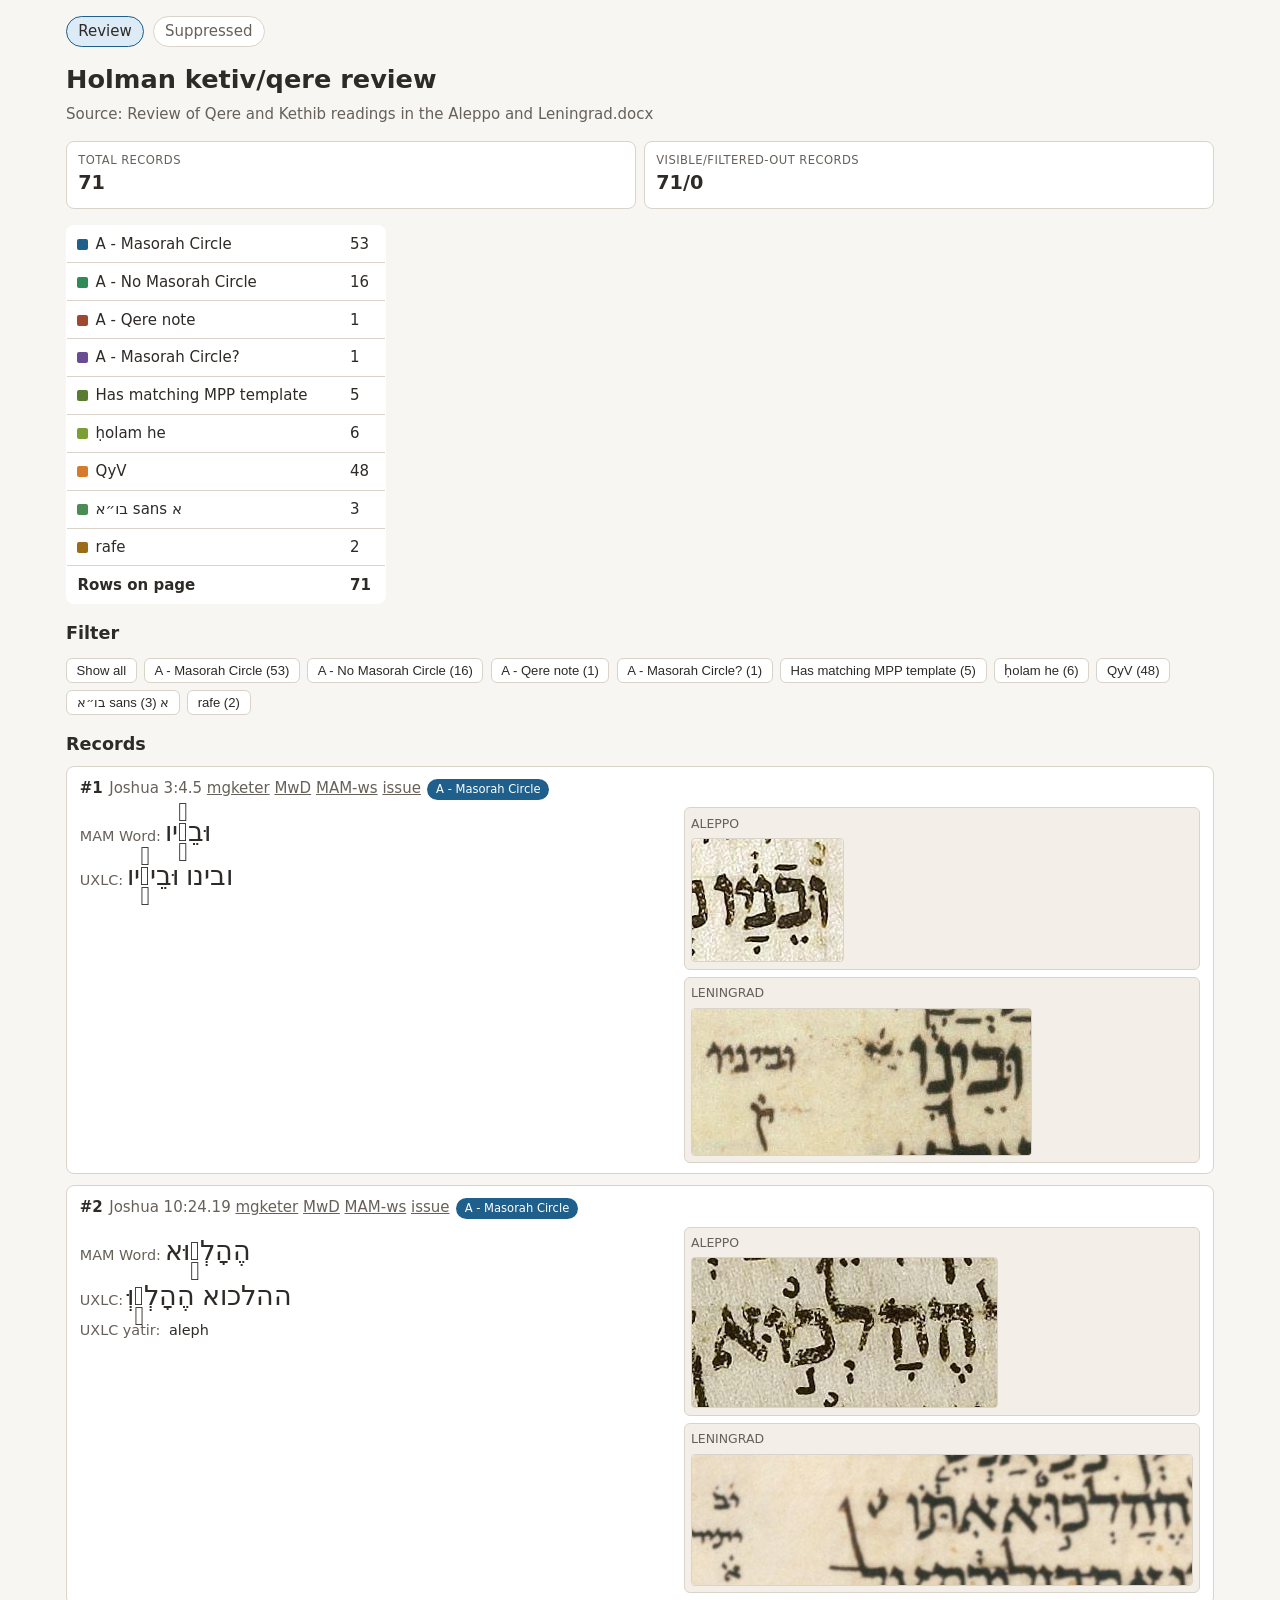
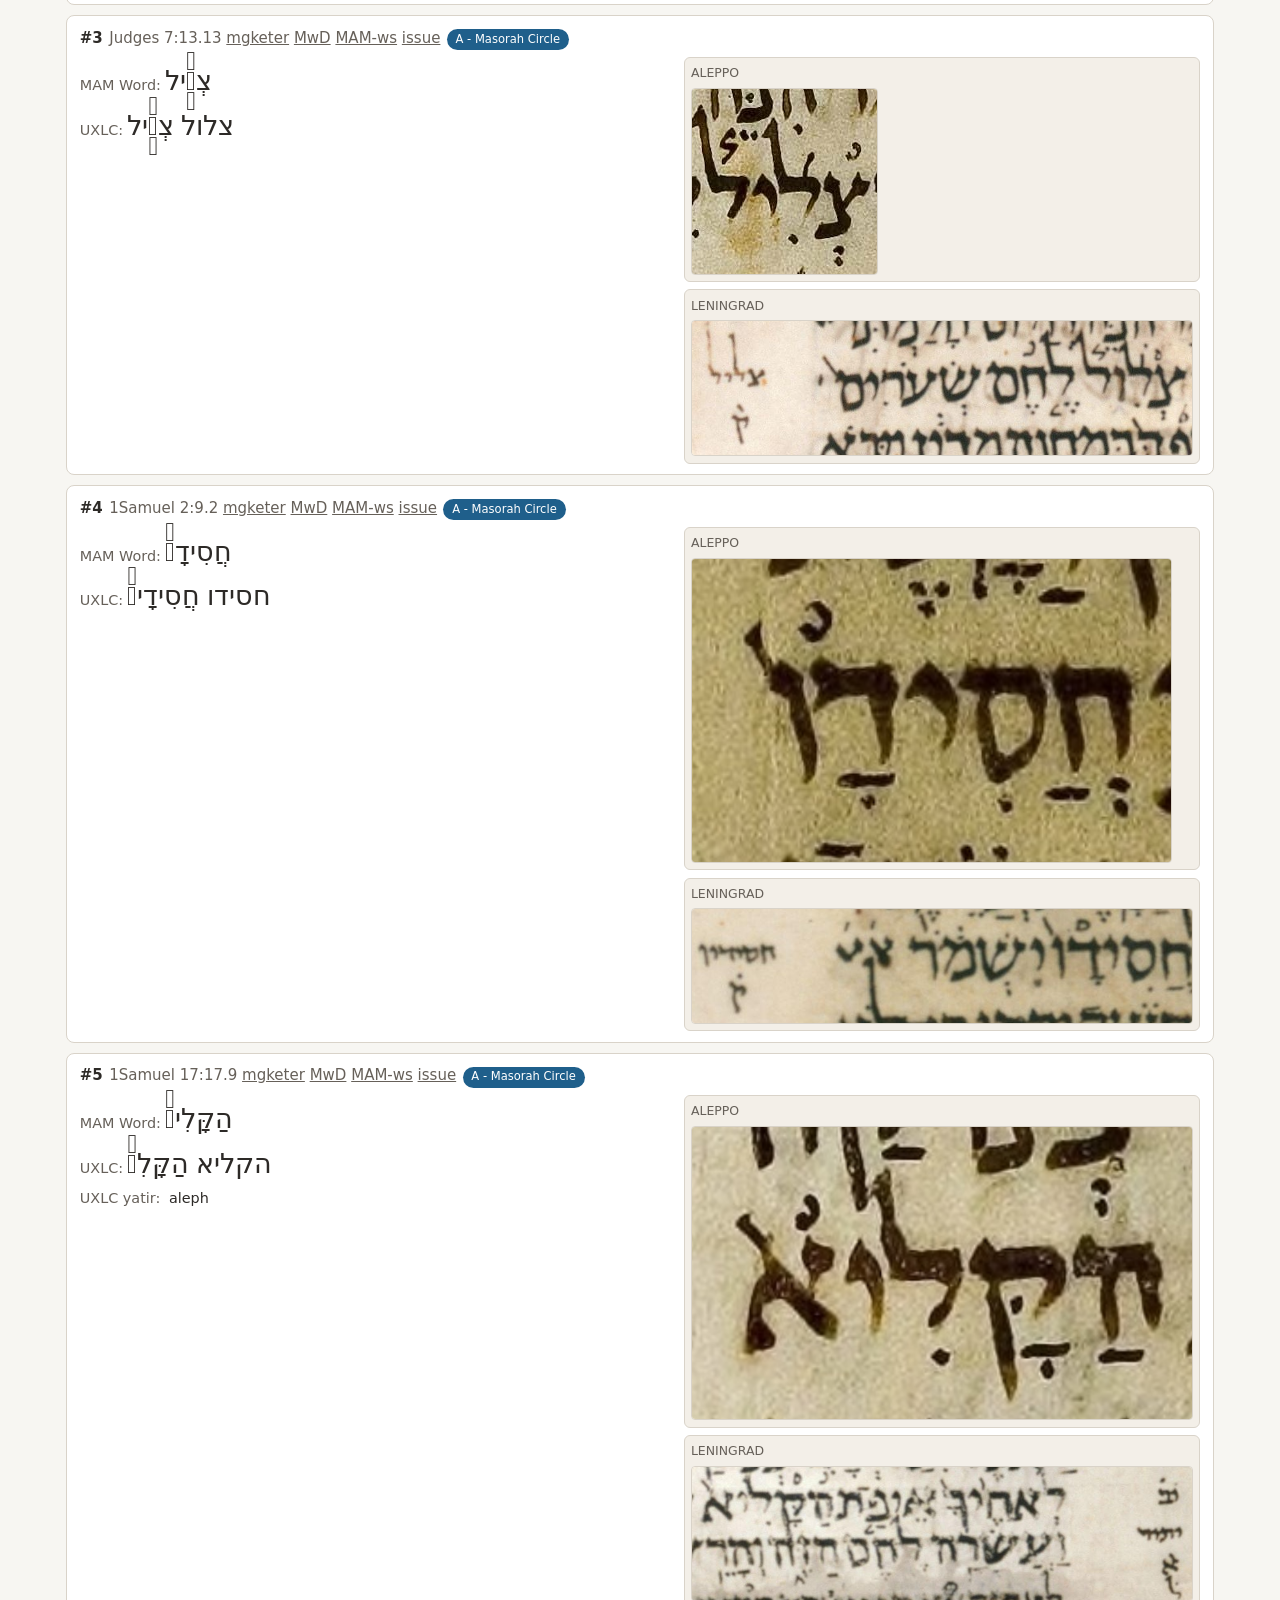
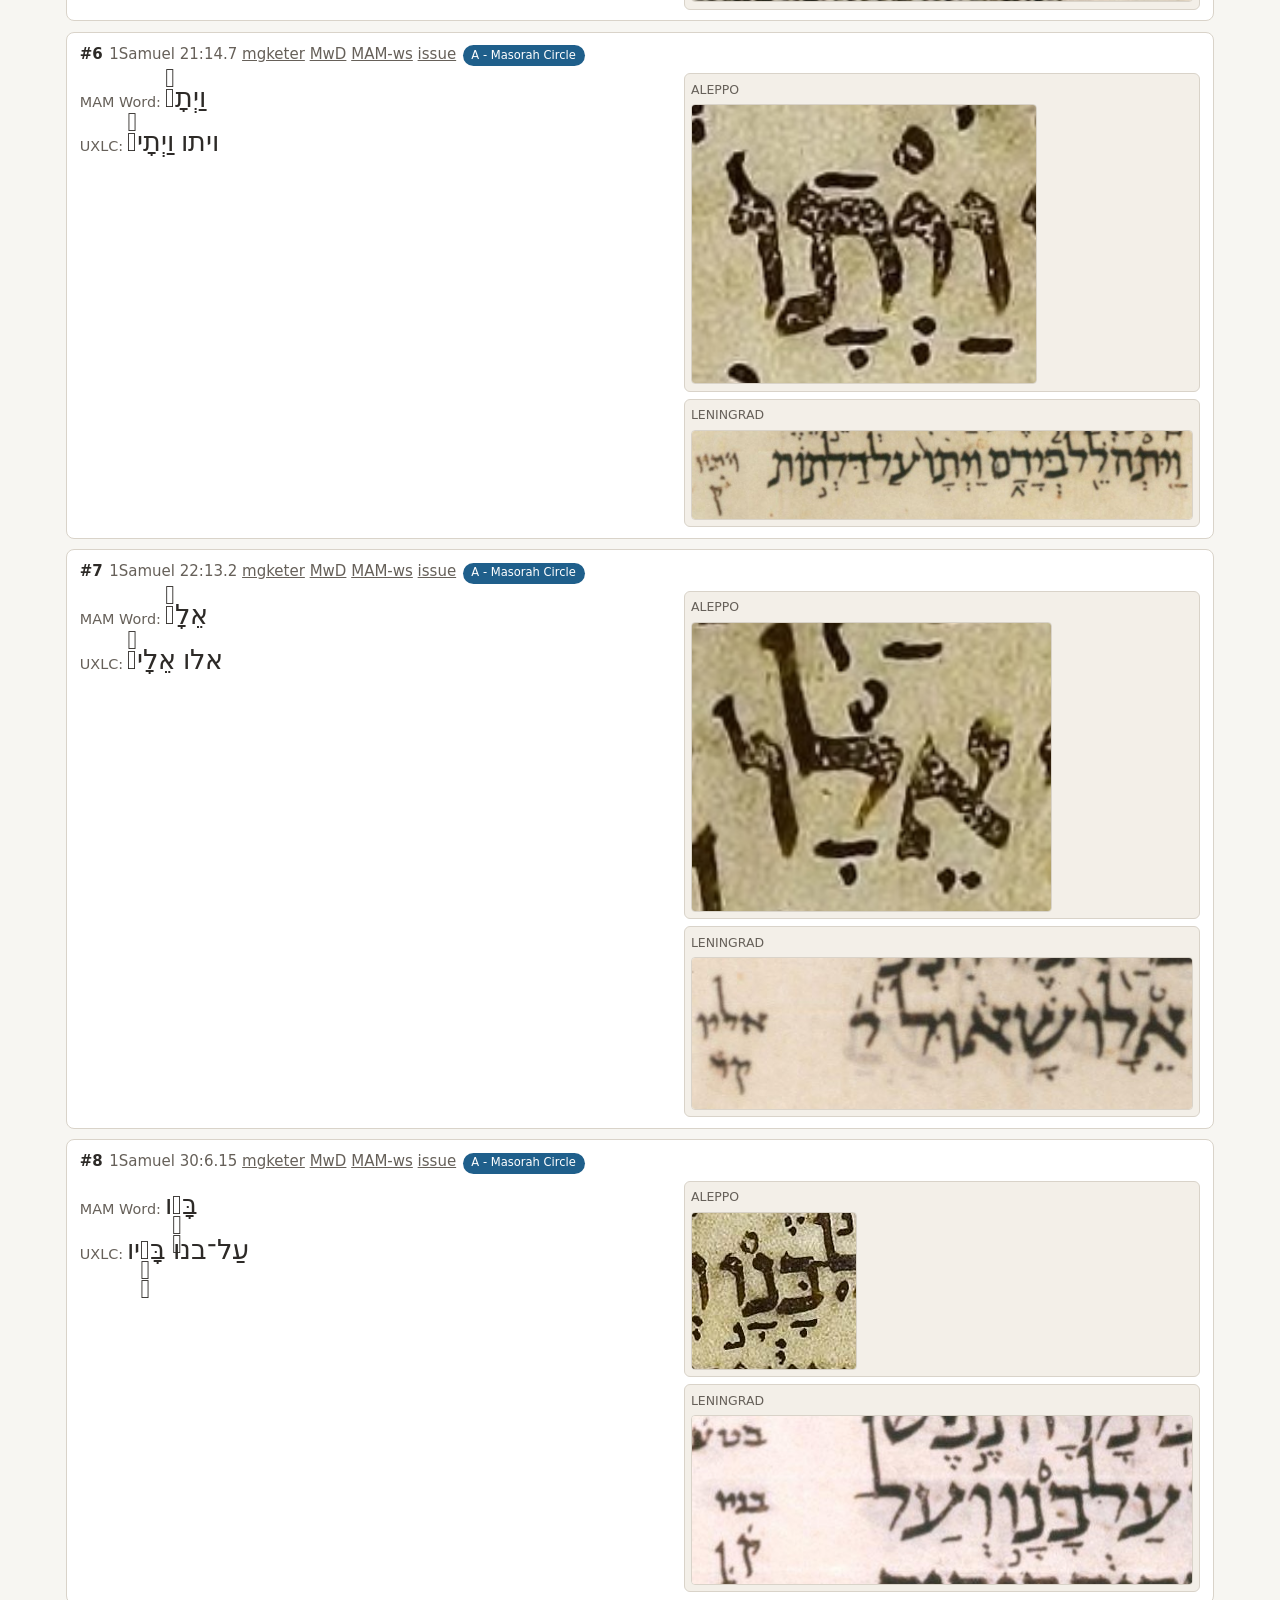
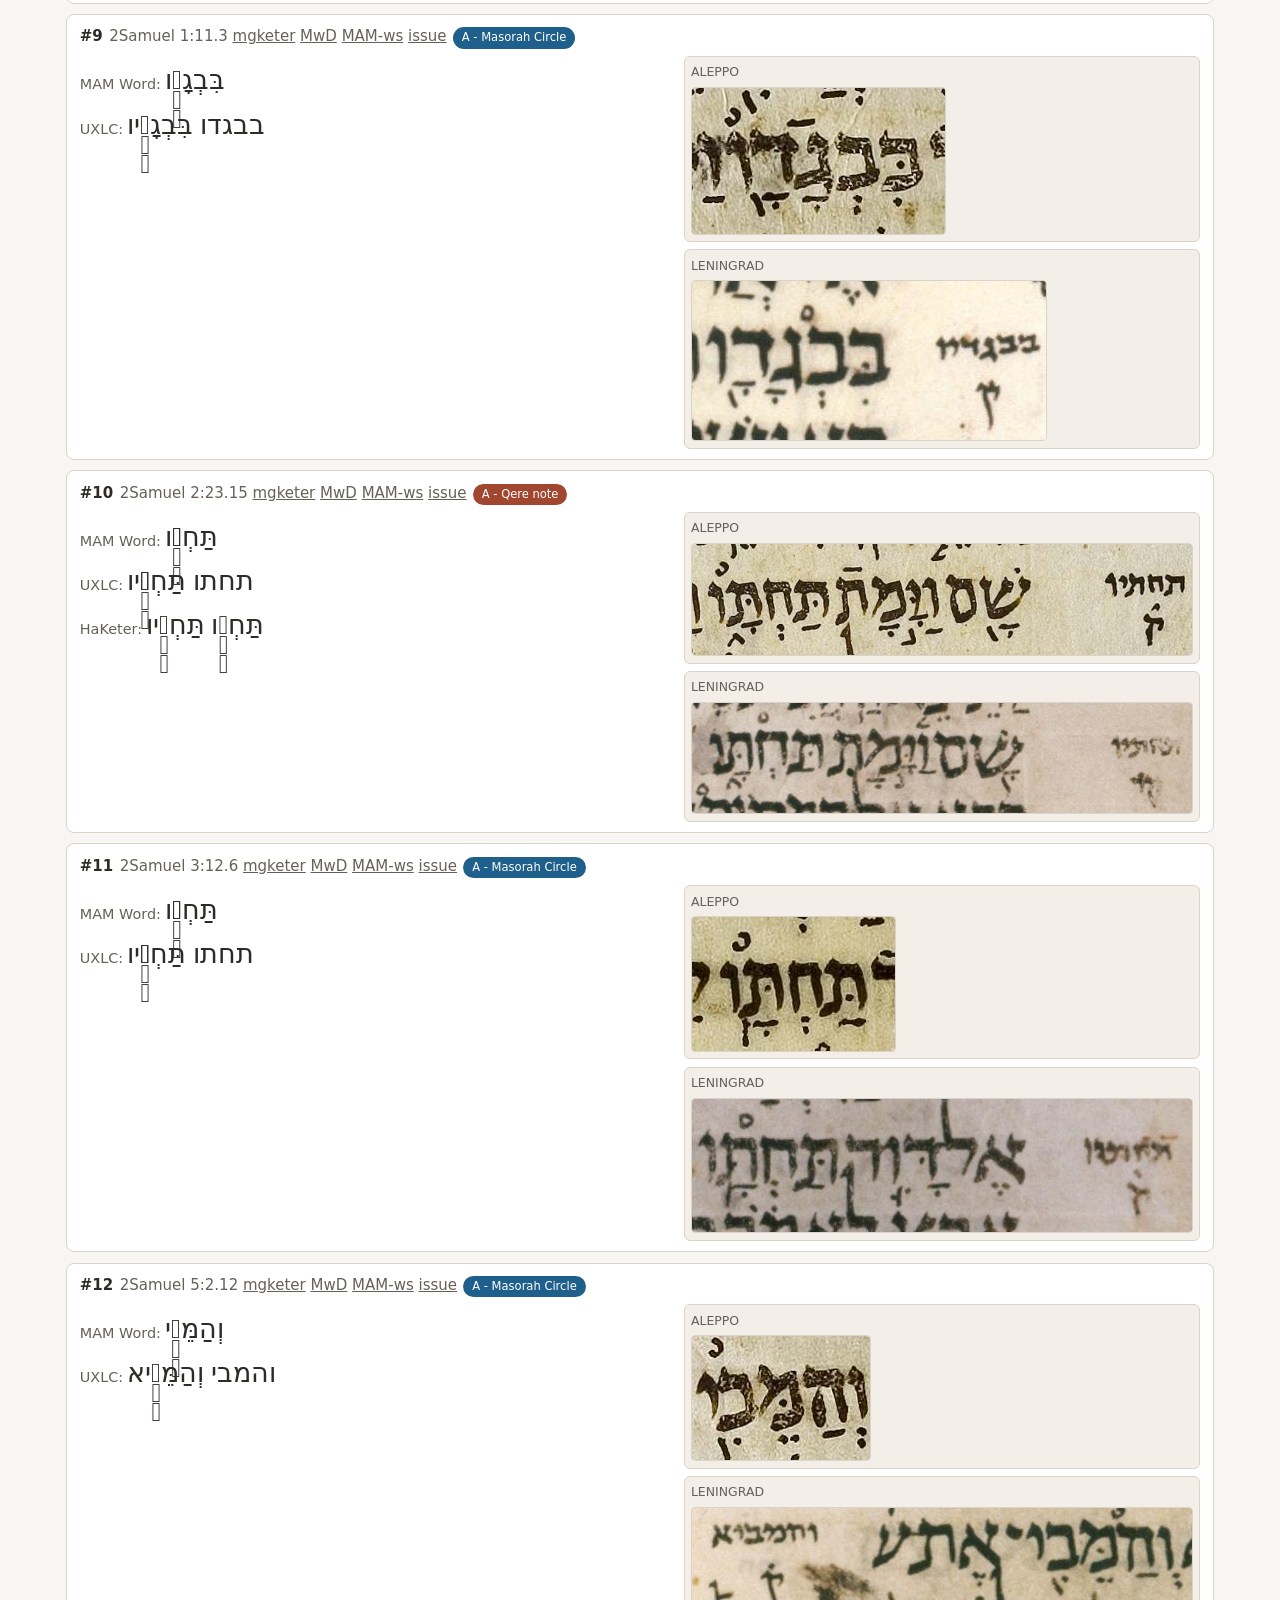
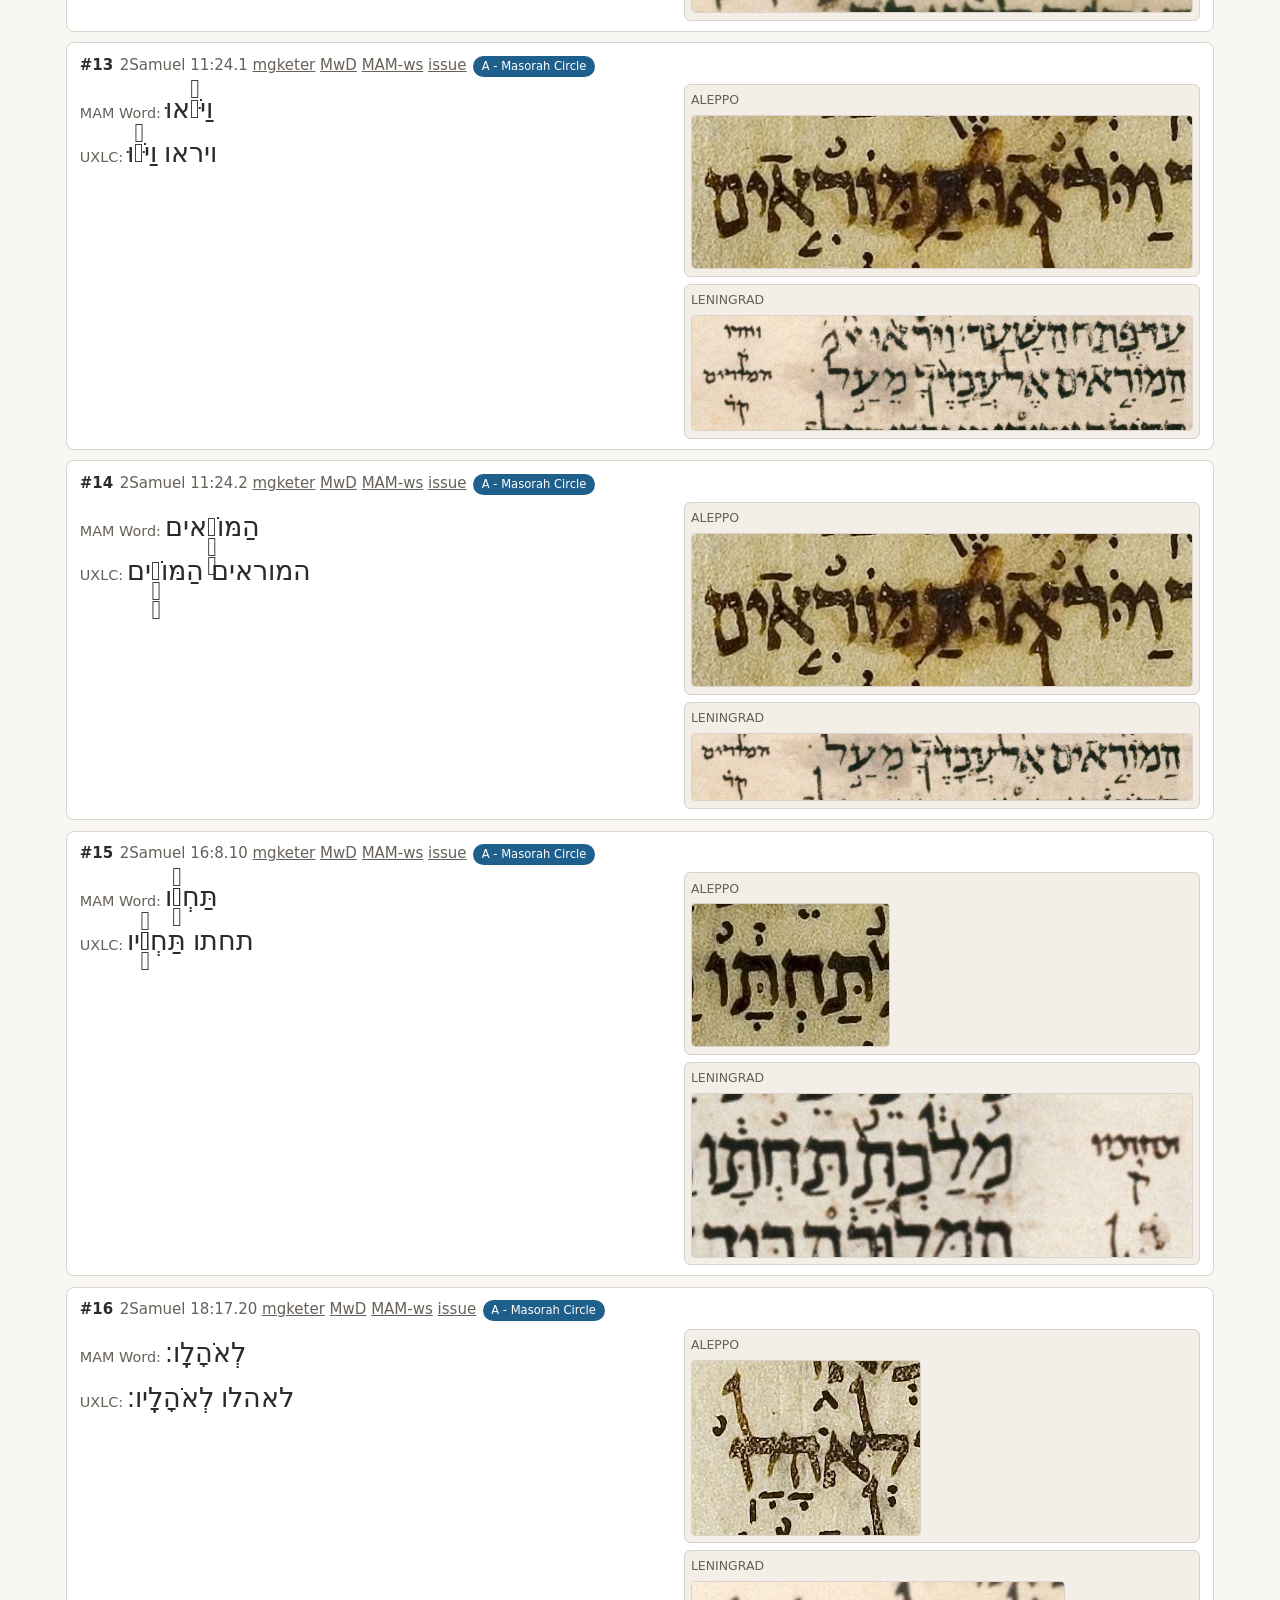
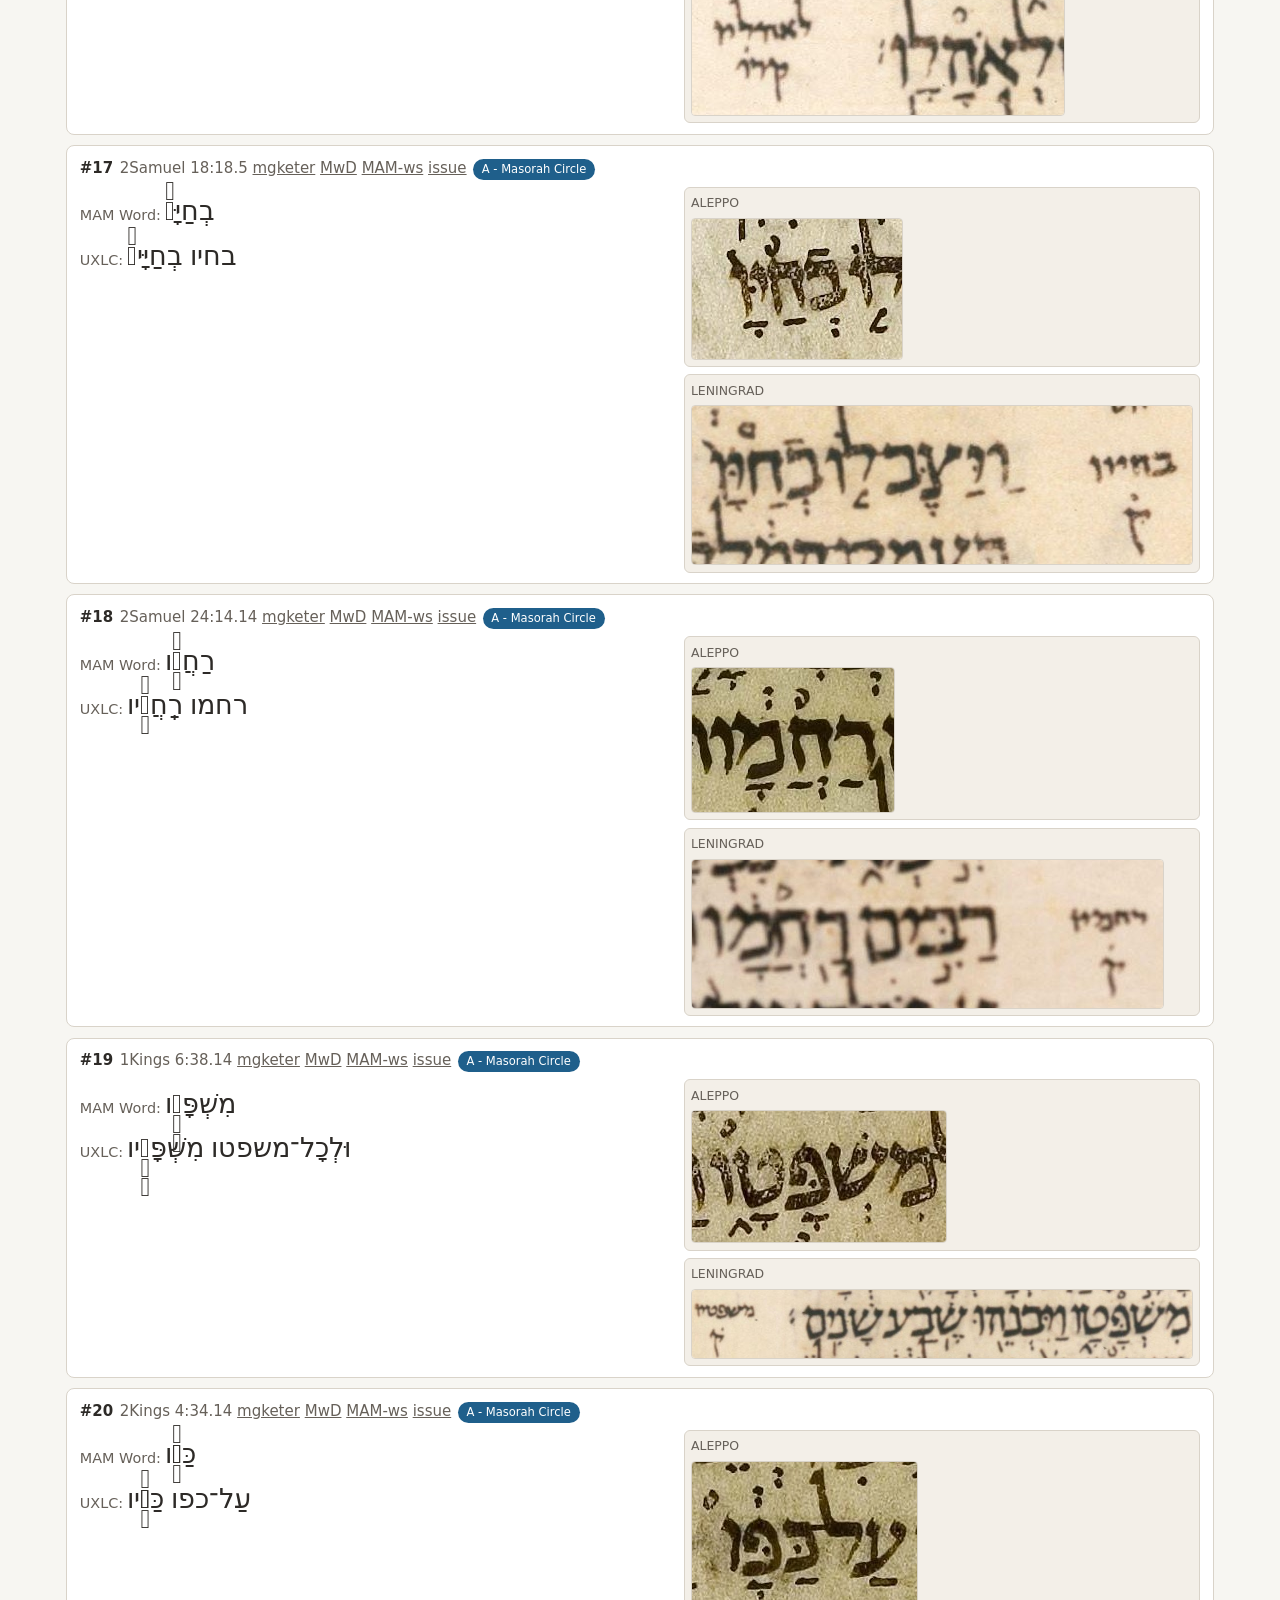
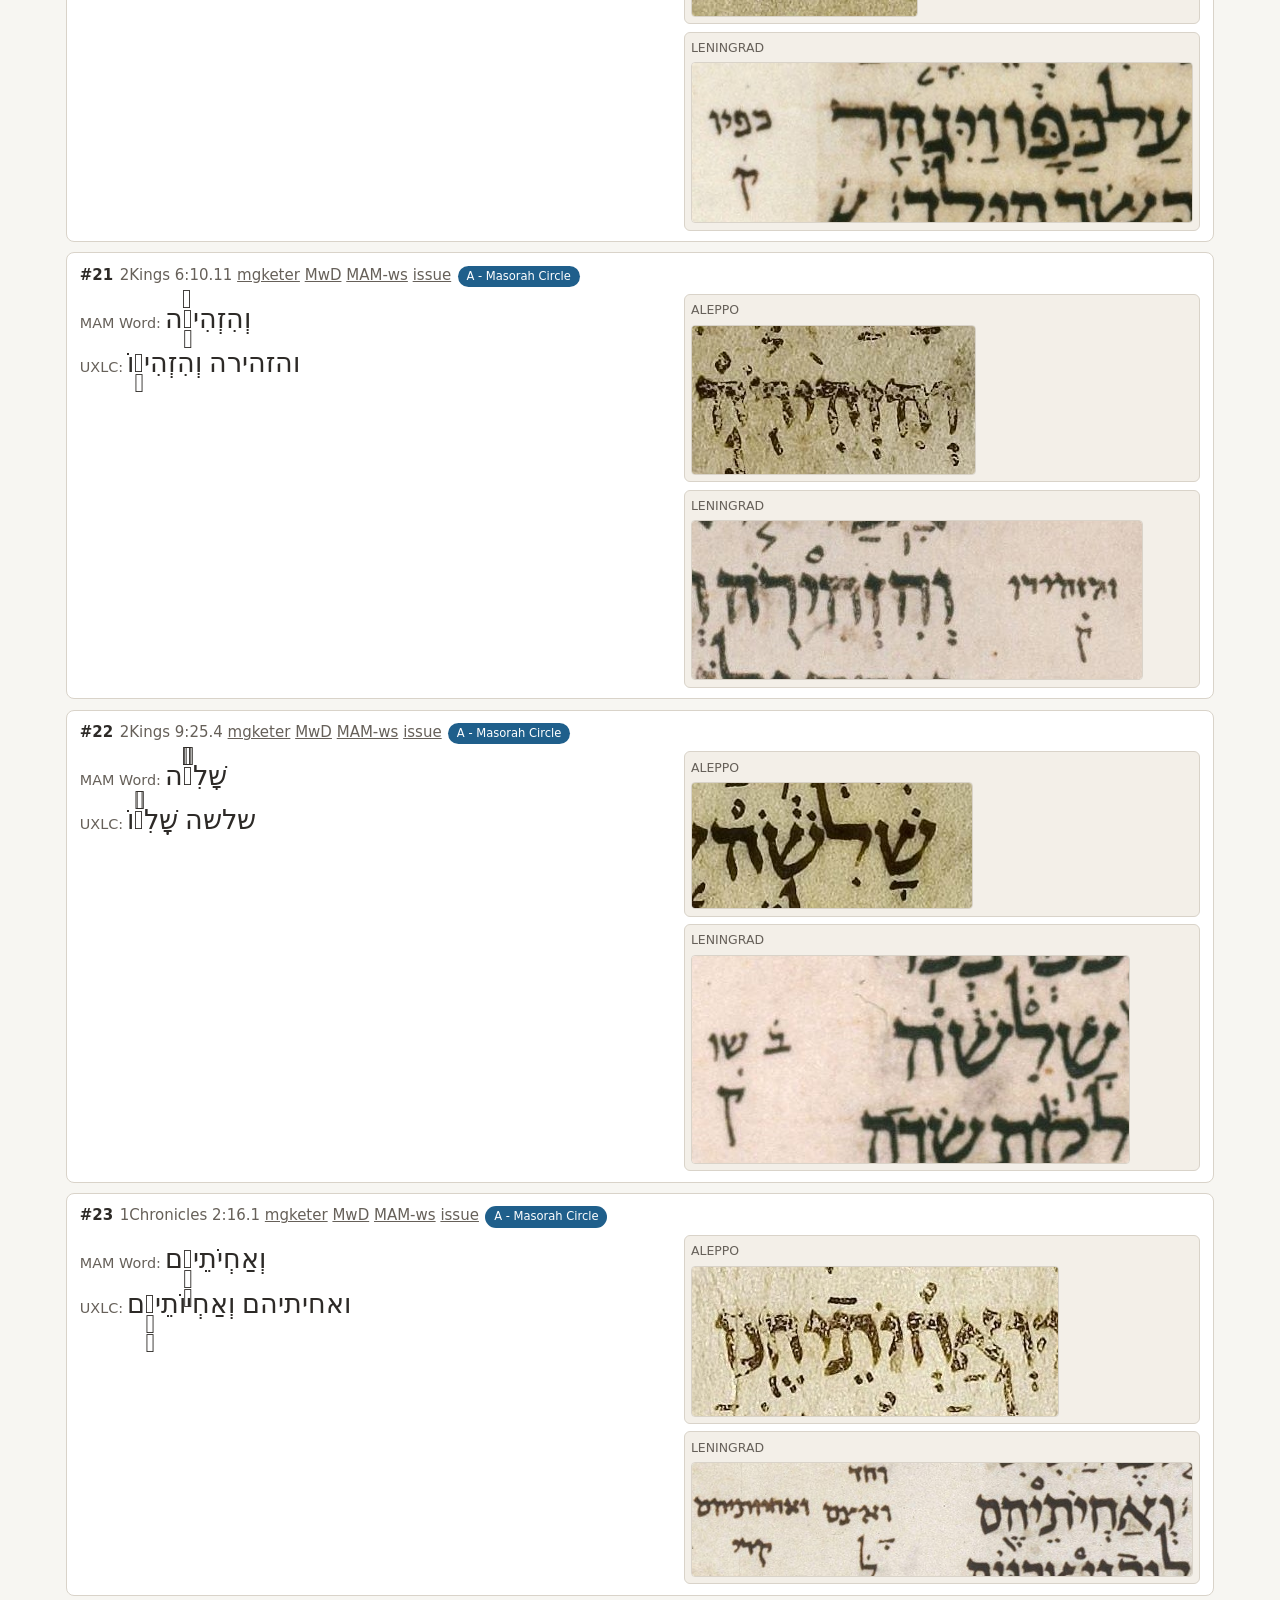
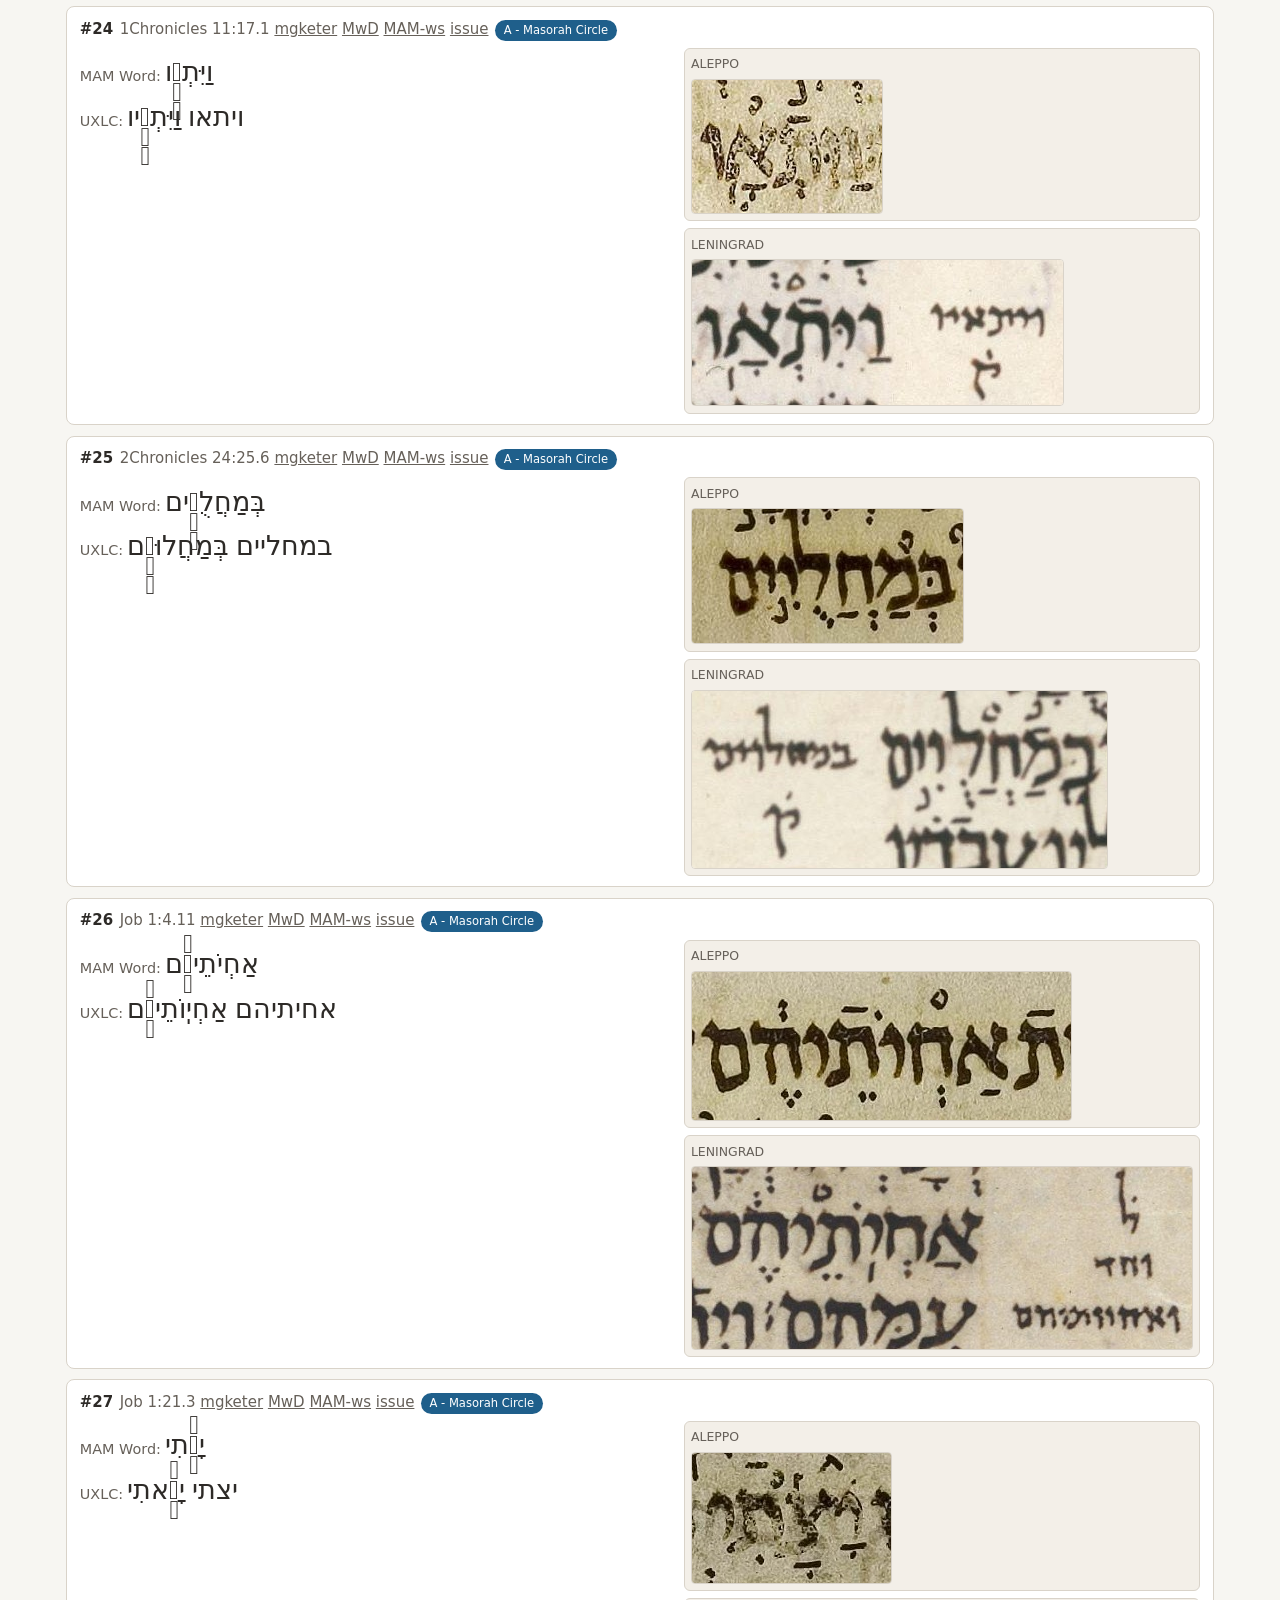
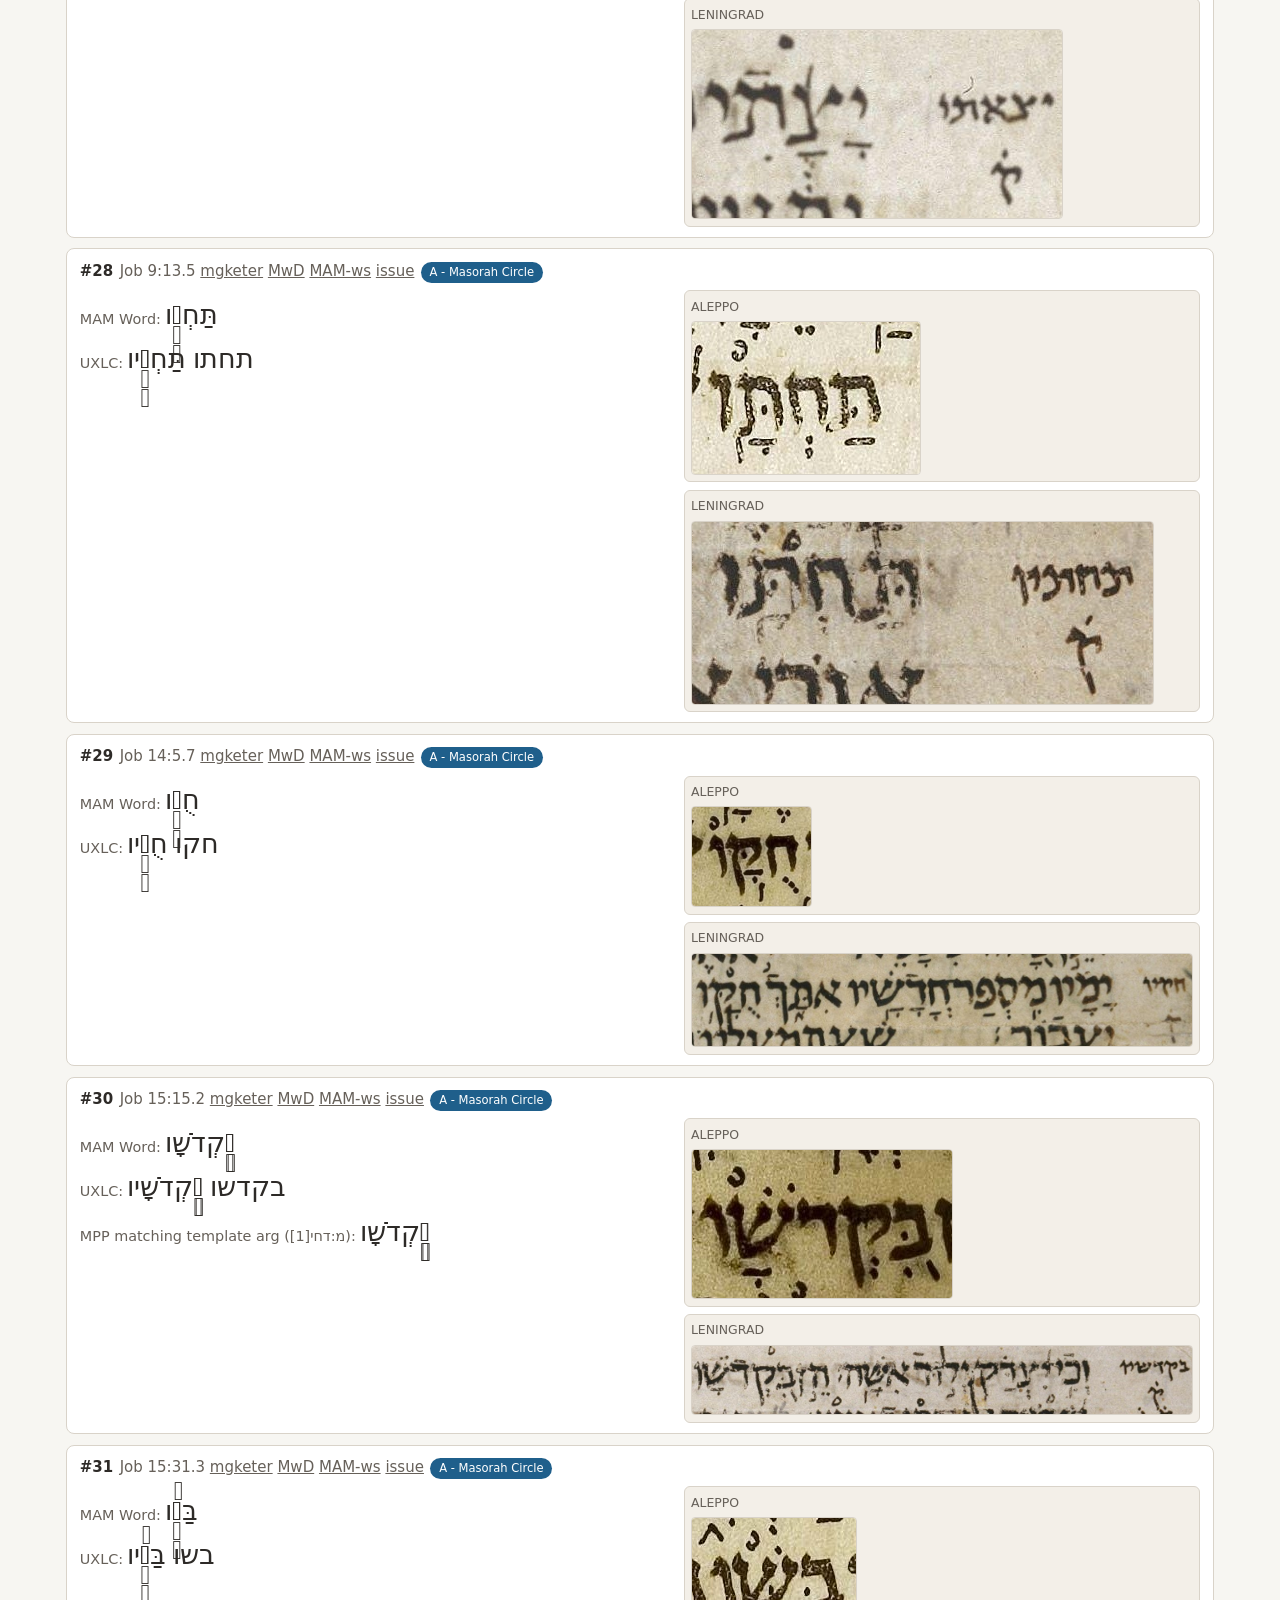
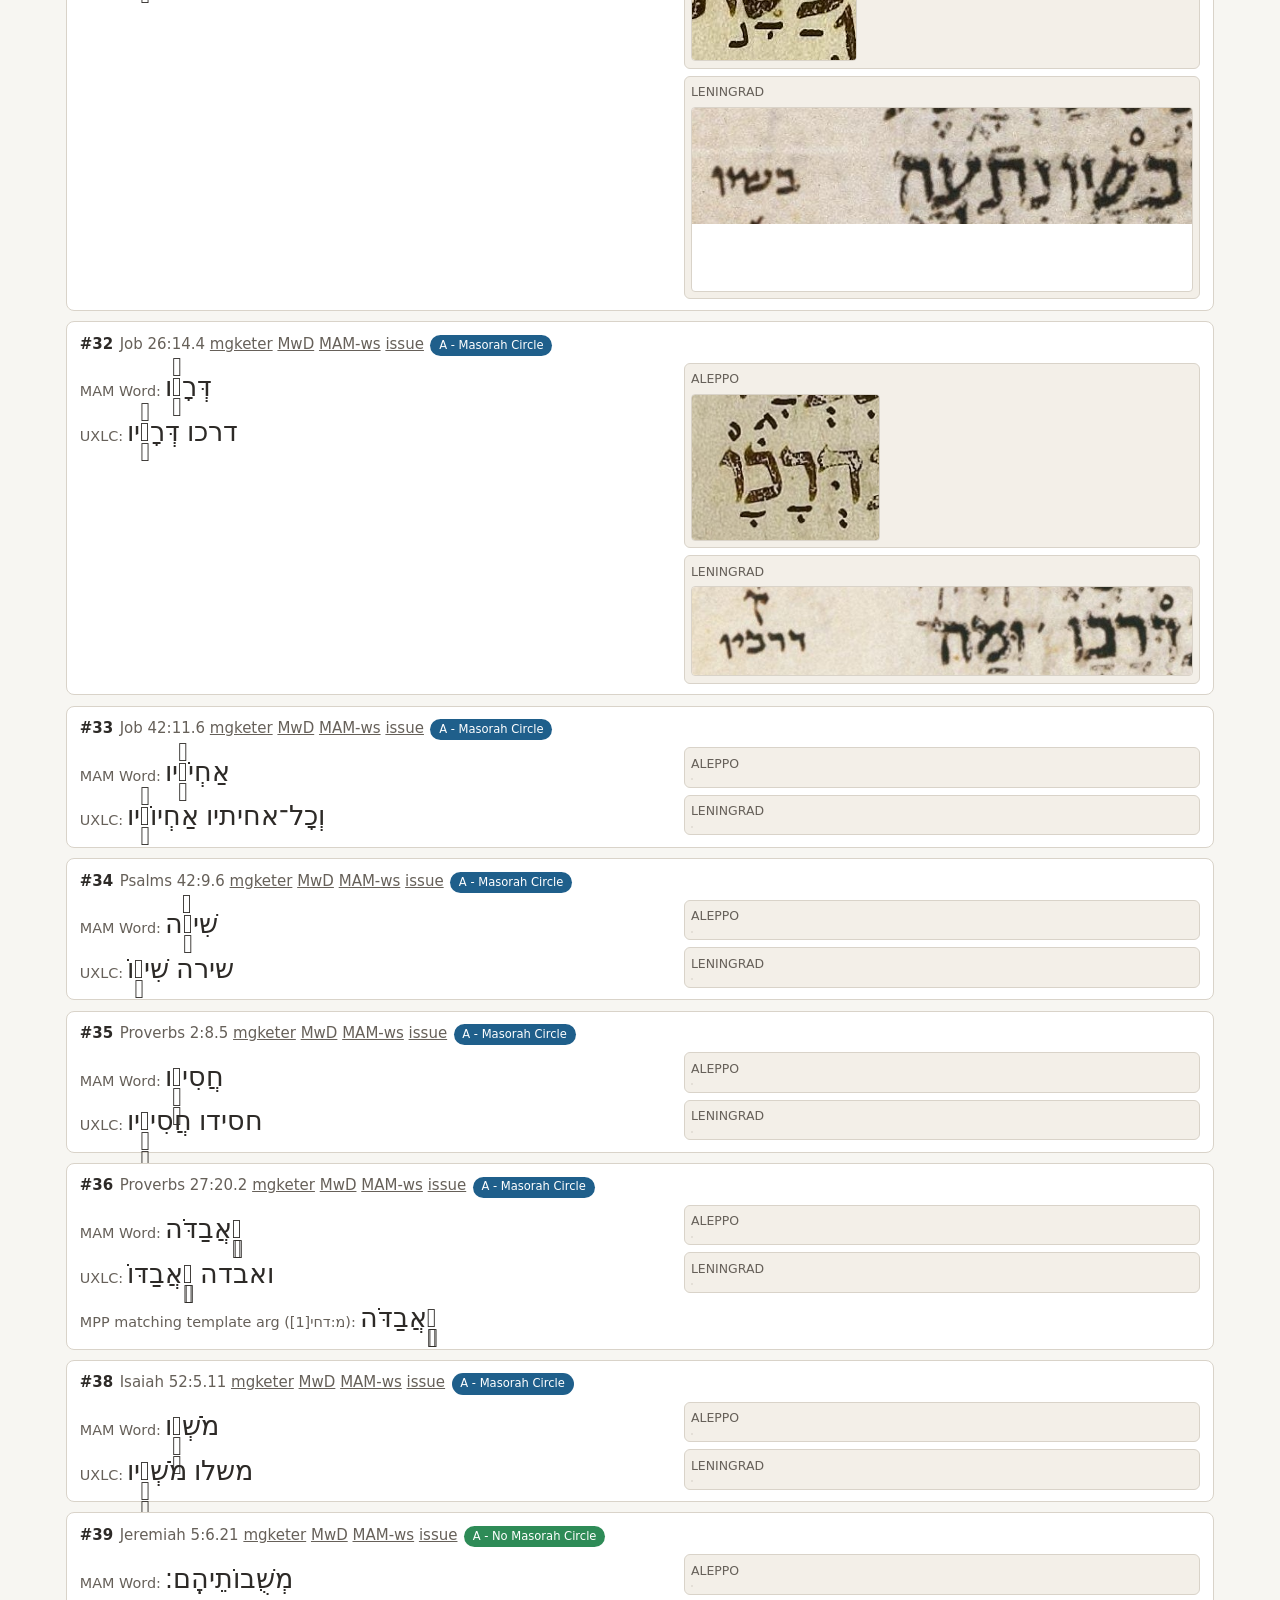
==== gh-pages/index.html @ 533adfc7 "Rename served docs directory to gh-pages" ====
<!doctype html>
<html lang="en">
  <head>
    <meta charset="utf-8">
    <meta name="viewport" content="width=device-width, initial-scale=1">
    <title>Holman Ketiv/Qere Findings</title>
    <meta http-equiv="refresh" content="0; url=table_data_findings.html">
    <link rel="canonical" href="table_data_findings.html">
  </head>
  <body>
    <p>Redirecting to <a href="table_data_findings.html">table_data_findings.html</a>...</p>
  </body>
</html>
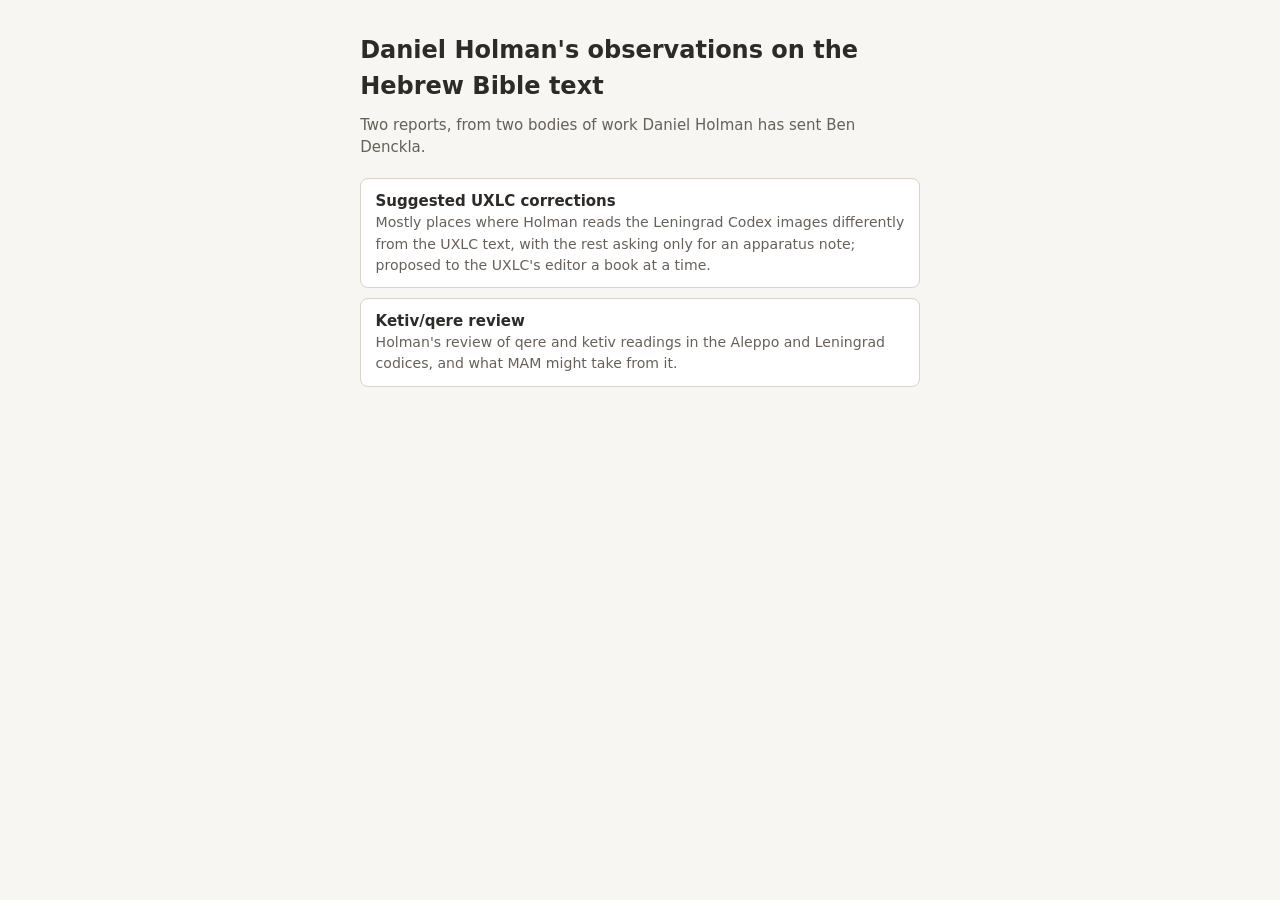
==== commit cfc56617: "Add a report of Holman's suggested UXLC corrections Daniel Holman has been emailing Chris Kimball an" ====
--- a/gh-pages/index.html
+++ b/gh-pages/index.html
@@ -3,11 +3,67 @@
   <head>
     <meta charset="utf-8">
     <meta name="viewport" content="width=device-width, initial-scale=1">
-    <title>Holman Ketiv/Qere Findings</title>
-    <meta http-equiv="refresh" content="0; url=table_data_findings.html">
-    <link rel="canonical" href="table_data_findings.html">
+    <title>Daniel Holman's observations on the Hebrew Bible text</title>
+    <style>
+      :root {
+        color-scheme: light dark;
+        --bg: light-dark(#f7f6f2, #1e1c1a);
+        --card-bg: light-dark(#ffffff, #272421);
+        --border: light-dark(#d9d3c9, #3d3836);
+        --text: light-dark(#2d2a27, #e8e4e0);
+        --muted: light-dark(#666059, #9a938c);
+        --accent: light-dark(#1f5f8b, #5ba3cb);
+        --hover-bg: light-dark(#f3f0ea, #2e2b28);
+      }
+      * { box-sizing: border-box; margin: 0; padding: 0; }
+      body {
+        font: 15px/1.5 "Segoe UI", system-ui, sans-serif;
+        background: var(--bg);
+        color: var(--text);
+        max-width: 62ch;
+        margin: 0 auto;
+        padding: 2rem 1rem;
+      }
+      h1 { font-size: 1.5rem; margin-bottom: .6rem; }
+      p { margin: .4rem 0; color: var(--muted); }
+      ul { list-style: none; display: grid; gap: .6rem; margin-top: 1.2rem; }
+      li a {
+        display: block;
+        background: var(--card-bg);
+        border: 1px solid var(--border);
+        border-radius: 8px;
+        padding: .7rem .9rem;
+        color: var(--text);
+        text-decoration: none;
+      }
+      li a:hover { background: var(--hover-bg); border-color: var(--accent); }
+      .report-title { display: block; font-weight: 600; }
+      .report-note { display: block; font-size: .88rem; color: var(--muted); }
+    </style>
   </head>
   <body>
-    <p>Redirecting to <a href="table_data_findings.html">table_data_findings.html</a>...</p>
+    <h1>Daniel Holman's observations on the Hebrew Bible text</h1>
+    <p>Two reports, from two bodies of work Daniel Holman has sent Ben Denckla.</p>
+    <ul>
+      <li>
+        <a href="uxlc_corrections.html">
+          <span class="report-title">Suggested UXLC corrections</span>
+          <span class="report-note">
+            Mostly places where Holman reads the Leningrad Codex images
+            differently from the UXLC text, with the rest asking only for an
+            apparatus note; proposed to the UXLC's editor a book at a time.
+          </span>
+        </a>
+      </li>
+      <li>
+        <a href="table_data_findings.html">
+          <span class="report-title">Ketiv/qere review</span>
+          <span class="report-note">
+            Holman's review of qere and ketiv readings in the Aleppo and Leningrad
+            codices, and what MAM might take from it.
+          </span>
+        </a>
+      </li>
+    </ul>
   </body>
 </html>
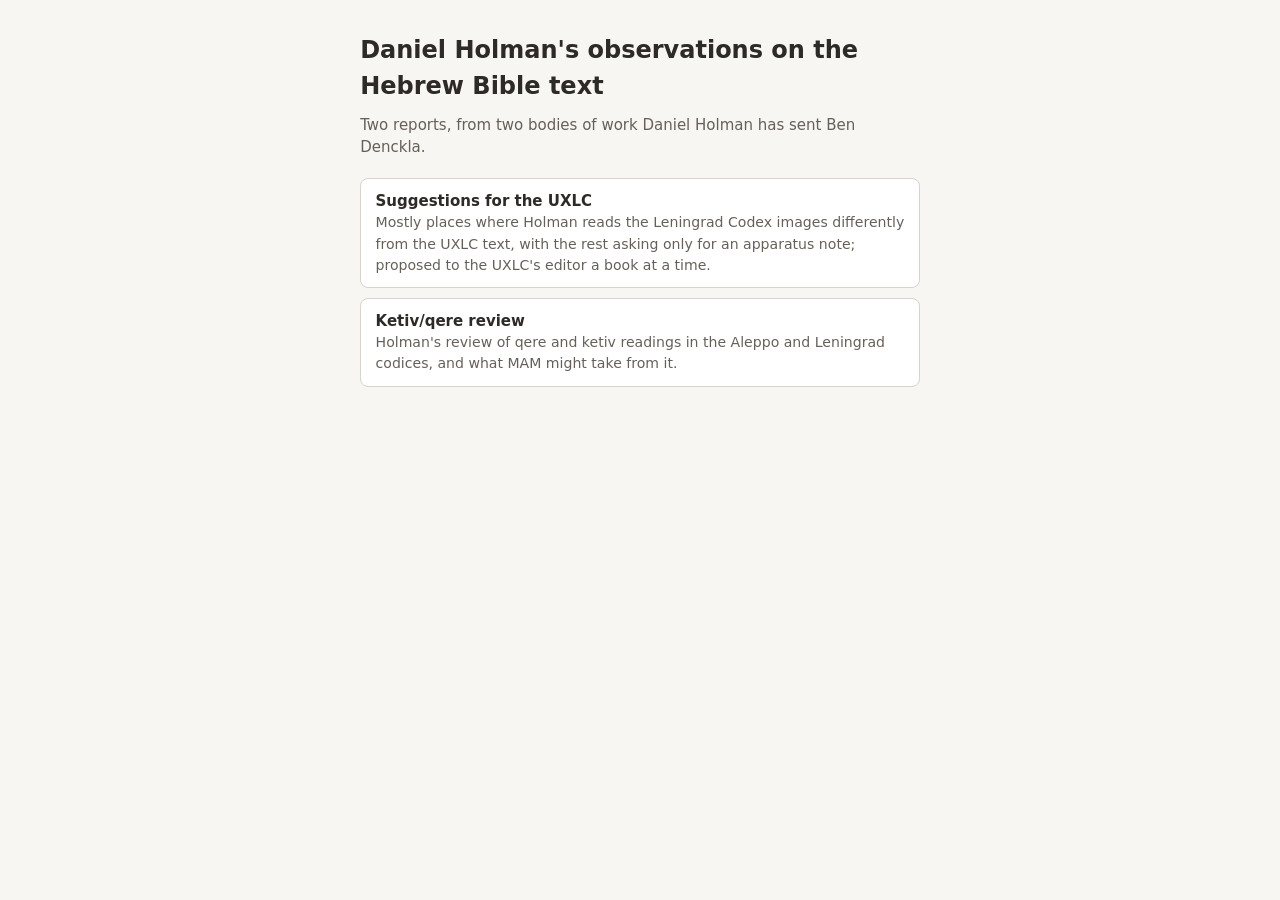
==== commit e2d1f176: "Report an estimated manuscript location, and eight other page changes Ben reviewed gh-pages/uxlc_cor" ====
--- a/gh-pages/index.html
+++ b/gh-pages/index.html
@@ -47,7 +47,7 @@
     <ul>
       <li>
         <a href="uxlc_corrections.html">
-          <span class="report-title">Suggested UXLC corrections</span>
+          <span class="report-title">Suggestions for the UXLC</span>
           <span class="report-note">
             Mostly places where Holman reads the Leningrad Codex images
             differently from the UXLC text, with the rest asking only for an
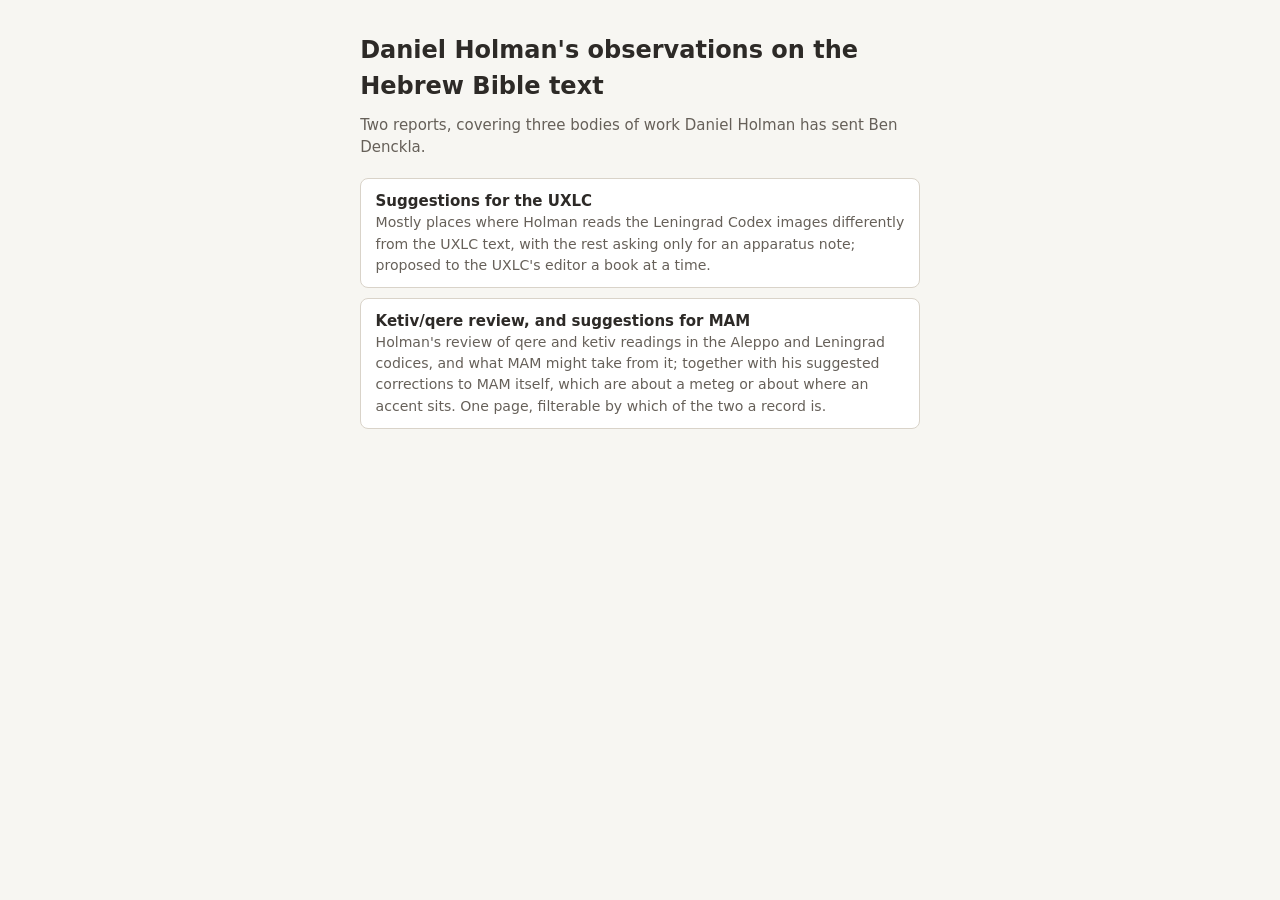
==== commit c14b987d: "The findings report carries the MAM suggestions too Regenerated by MAM-basics' main_extract_docx_and" ====
--- a/gh-pages/index.html
+++ b/gh-pages/index.html
@@ -43,7 +43,7 @@
   </head>
   <body>
     <h1>Daniel Holman's observations on the Hebrew Bible text</h1>
-    <p>Two reports, from two bodies of work Daniel Holman has sent Ben Denckla.</p>
+    <p>Two reports, covering three bodies of work Daniel Holman has sent Ben Denckla.</p>
     <ul>
       <li>
         <a href="uxlc_corrections.html">
@@ -57,10 +57,12 @@
       </li>
       <li>
         <a href="table_data_findings.html">
-          <span class="report-title">Ketiv/qere review</span>
+          <span class="report-title">Ketiv/qere review, and suggestions for MAM</span>
           <span class="report-note">
             Holman's review of qere and ketiv readings in the Aleppo and Leningrad
-            codices, and what MAM might take from it.
+            codices, and what MAM might take from it; together with his suggested
+            corrections to MAM itself, which are about a meteg or about where an
+            accent sits. One page, filterable by which of the two a record is.
           </span>
         </a>
       </li>
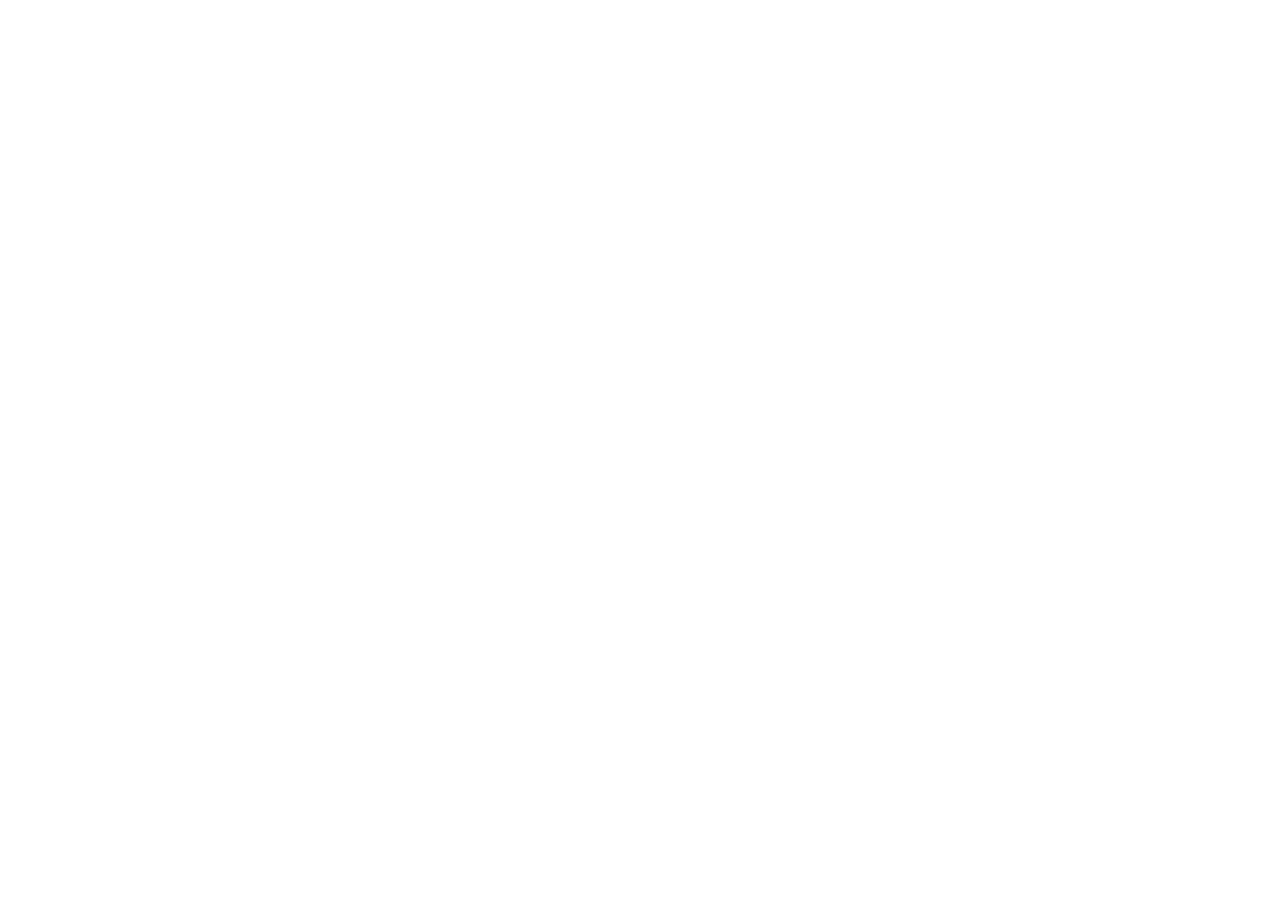
==== commit 723bd73a: "Replace Holman Pages with redirect stubs" ====
--- a/gh-pages/index.html
+++ b/gh-pages/index.html
@@ -1,71 +1,16 @@
 <!doctype html>
+<!-- GENERATED by py/main_redirect_stubs.py -- do not edit; run that program again. -->
 <html lang="en">
-  <head>
-    <meta charset="utf-8">
-    <meta name="viewport" content="width=device-width, initial-scale=1">
-    <title>Daniel Holman's observations on the Hebrew Bible text</title>
-    <style>
-      :root {
-        color-scheme: light dark;
-        --bg: light-dark(#f7f6f2, #1e1c1a);
-        --card-bg: light-dark(#ffffff, #272421);
-        --border: light-dark(#d9d3c9, #3d3836);
-        --text: light-dark(#2d2a27, #e8e4e0);
-        --muted: light-dark(#666059, #9a938c);
-        --accent: light-dark(#1f5f8b, #5ba3cb);
-        --hover-bg: light-dark(#f3f0ea, #2e2b28);
-      }
-      * { box-sizing: border-box; margin: 0; padding: 0; }
-      body {
-        font: 15px/1.5 "Segoe UI", system-ui, sans-serif;
-        background: var(--bg);
-        color: var(--text);
-        max-width: 62ch;
-        margin: 0 auto;
-        padding: 2rem 1rem;
-      }
-      h1 { font-size: 1.5rem; margin-bottom: .6rem; }
-      p { margin: .4rem 0; color: var(--muted); }
-      ul { list-style: none; display: grid; gap: .6rem; margin-top: 1.2rem; }
-      li a {
-        display: block;
-        background: var(--card-bg);
-        border: 1px solid var(--border);
-        border-radius: 8px;
-        padding: .7rem .9rem;
-        color: var(--text);
-        text-decoration: none;
-      }
-      li a:hover { background: var(--hover-bg); border-color: var(--accent); }
-      .report-title { display: block; font-weight: 600; }
-      .report-note { display: block; font-size: .88rem; color: var(--muted); }
-    </style>
-  </head>
-  <body>
-    <h1>Daniel Holman's observations on the Hebrew Bible text</h1>
-    <p>Two reports, covering three bodies of work Daniel Holman has sent Ben Denckla.</p>
-    <ul>
-      <li>
-        <a href="uxlc_corrections.html">
-          <span class="report-title">Suggestions for the UXLC</span>
-          <span class="report-note">
-            Mostly places where Holman reads the Leningrad Codex images
-            differently from the UXLC text, with the rest asking only for an
-            apparatus note; proposed to the UXLC's editor a book at a time.
-          </span>
-        </a>
-      </li>
-      <li>
-        <a href="table_data_findings.html">
-          <span class="report-title">Ketiv/qere review, and suggestions for MAM</span>
-          <span class="report-note">
-            Holman's review of qere and ketiv readings in the Aleppo and Leningrad
-            codices, and what MAM might take from it; together with his suggested
-            corrections to MAM itself, which are about a meteg or about where an
-            accent sits. One page, filterable by which of the two a record is.
-          </span>
-        </a>
-      </li>
-    </ul>
-  </body>
+<head>
+<meta charset="utf-8">
+<title>Moved to MAM-basics: index.html</title>
+<link rel="canonical" href="https://bdenckla.github.io/MAM-basics/holman/index.html">
+<meta http-equiv="refresh" content="0; url=https://bdenckla.github.io/MAM-basics/holman/index.html">
+<script>
+location.replace("https://bdenckla.github.io/MAM-basics/holman/index.html" + location.search + location.hash);
+</script>
+</head>
+<body>
+<p>This page has moved to <a href="https://bdenckla.github.io/MAM-basics/holman/index.html">https://bdenckla.github.io/MAM-basics/holman/index.html</a>.</p>
+</body>
 </html>
